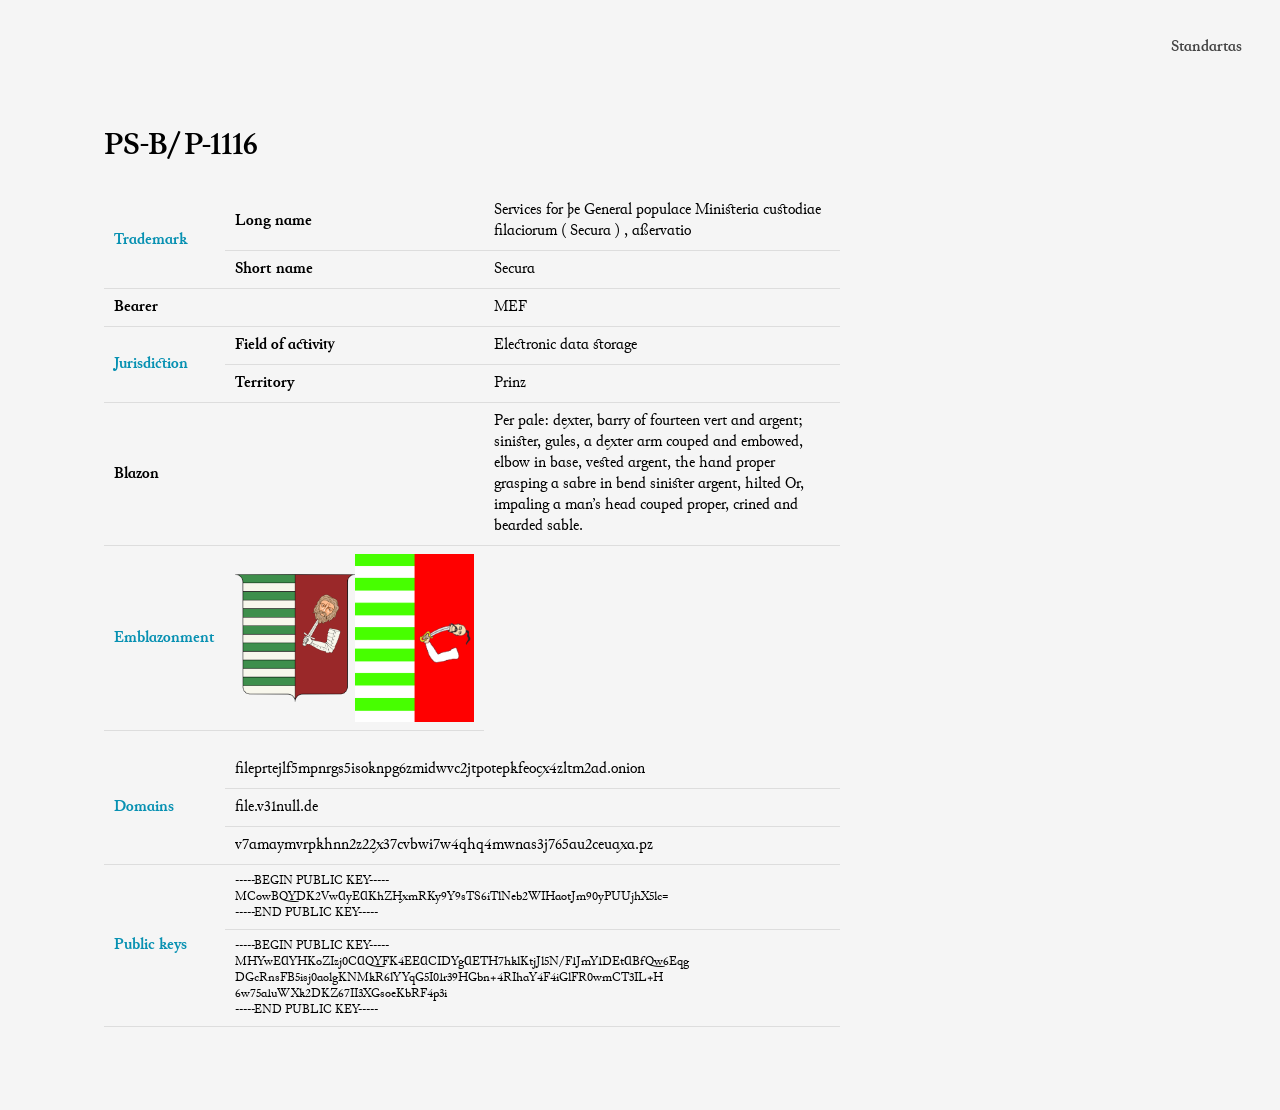
==== standartas.html @ 5bea826c "g34v" ====
<!DOCTYPE html>
<html lang="en">
	<head>
		<meta charset="UTF-8" />
		<meta name="viewport" content="width=device-width, initial-scale=1.0" />
		<title>Services for þe General populace Ministeria custodiae filaciorum ( Secura ) , aßervatio — PS-B/P-1116</title>
		<link rel="shortcut icon" href="/assets/img/logomonochrome.ico" type="image/x-icon" />
		<link rel="stylesheet" href="/assets/css/style.css" />
		<style>
			main.wrap {
				max-width: 1120px;
				margin: 0 auto;
				padding: 2.5cm 24px 64px;
			}
			.card {
				max-width: 46em;
			}
			.card h1 {
				font-size: 2em;
				font-weight: 700;
				line-height: 1.3;
				margin: 1em 0 0.75em;
			}
			.data {
				width: 100%;
				margin: 0 0 1.2em;
				border-collapse: collapse;
			}
			.data th,
			.data td {
				padding: 8px 10px;
				border-bottom: 1px solid #ddd;
				text-align: left;
				vertical-align: middle;
			}
			.data th {
				font-weight: 700;
			}
			.data th[scope="rowgroup"] {
				color: #0891b2;
			}
			.data td {
				overflow-wrap: anywhere;
			}
			.key {
				margin: 0;
				font-size: 0.8125em;
				white-space: pre;
				overflow-x: auto;
			}
			.arms {
				display: flex;
				justify-content: center;
                align-items: center;
			}
			.arms img {
				display: block;
				width: 100%;
				max-width: 480px;
				height: auto;
			}
			@media (max-width: 700px) {
				.data,
				.data tbody,
				.data tr,
				.data th,
				.data td {
					display: block;
				}
				.data tr {
					padding: 8px 0;
					border-bottom: 1px solid #ddd;
				}
				.data th,
				.data td {
					padding: 2px 0;
					border-bottom: 0;
				}
			}
			@media (max-width: 600px) {
				main.wrap {
					padding-top: 0;
				}
			}
			@media (max-width: 480px) {
				main.wrap {
					padding-left: 16px;
					padding-right: 16px;
				}
			}
		</style>
	</head>
	<body>
		<header class="bar">
			<a class="bar-mark" href="/">
				<img src="/assets/img/Services for þe General populace Ministeria custodiae filaciorum ( Secura ) , aßervatio.2cm.png" alt="" />
			</a>
			<div class="bar-end">
				<a class="bar-link" href="standartas.html">Standartas</a>
			</div>
		</header>

		<main class="wrap">
			<article class="card">
				<h1>PS-B/P-1116</h1>
				<table class="data">
					<tbody>
						<tr>
							<th scope="rowgroup" rowspan="2">Trademark</th>
							<th scope="row">Long name</th>
							<td>Services for þe General populace Ministeria custodiae filaciorum ( Secura ) , aßervatio</td>
						</tr>
						<tr>
							<th scope="row">Short name</th>
							<td>Secura</td>
						</tr>
						<tr>
							<th scope="row" colspan="2">Bearer</th>
							<td>MEF</td>
						</tr>
						<tr>
							<th scope="rowgroup" rowspan="2">Jurisdiction</th>
							<th scope="row">Field of activity</th>
							<td>Electronic data storage</td>
						</tr>
						<tr>
							<th scope="row">Territory</th>
							<td>Prinz</td>
						</tr>
						<tr>
							<th scope="row" colspan="2">Blazon</th>
							<td>Per pale: dexter, barry of fourteen vert and argent; sinister, gules, a dexter arm couped and embowed, elbow in base, vested argent, the hand proper grasping a sabre in bend sinister argent, hilted Or, impaling a man’s head couped proper, crined and bearded sable.</td>
						</tr>
						<tr>
							<th scope="rowgroup" rowspan="1">Emblazonment</th>
							<td colspan="2" style="
    display: flex;
    flex-wrap: nowrap;
    flex-direction: row;
    justify-content: center;
    align-items: center;
    width: 100%;

">
								<div class="arms"><img src="/assets/img/secura1.png" alt="" /></div>
                                
								<div class="arms"><img src="/assets/img/secura2.png" alt="" /></div>
							</td>
						</tr>
					</tbody>
				</table>
				<table class="data">
					<tbody>
						<tr>
							<th scope="rowgroup" rowspan="3">Domains</th>
							<td>fileprtejlf5mpnrgs5isoknpg6zmidwvc2jtpotepkfeocx4zltm2ad.onion</td>
						</tr>
						<tr>
							<td>file.v31null.de</td>
						</tr>
						<tr>
							<td>v7amaymvrpkhnn2z22x37cvbwi7w4qhq4mwnas3j765au2ceuaxa.pz</td>
						</tr>
						<tr>
							<th scope="rowgroup" rowspan="2">Public keys</th>
							<td>
								<pre class="key">
-----BEGIN PUBLIC KEY-----
MCowBQYDK2VwAyEAKhZHxmRKy9Y9sTS6iTlNeb2WIHaotJm90yPUUjhX5lc=
-----END PUBLIC KEY-----</pre
								>
							</td>
						</tr>
						<tr>
							<td>
								<pre class="key">
-----BEGIN PUBLIC KEY-----
MHYwEAYHKoZIzj0CAQYFK4EEACIDYgAETH7hklKtjJl5N/F1JmY1DEtABfQw6Eqg
DGcRnsFB5isj0aolgKNMkR6lYYqG5I01r39HGbn+4RIhaY4F4iGlFR0wmCT3IL+H
6w75a1uWXk2DKZ67II3XGsoeKbRF4p3i
-----END PUBLIC KEY-----</pre
								>
							</td>
						</tr>
					</tbody>
				</table>
			</article>
		</main>
	</body>
</html>
---- assets/css/style.css ----
*,
*::before,
*::after {
  box-sizing: border-box;
}
*{
  
	padding: 0;
	margin: 0;
}
*:not(.katex):not(.katex *) {
    font-family: 'Junicode', 'nullpunktsenergiefont', 'BabelStone Han';
    letter-spacing: 0;
    text-rendering: auto;
    image-rendering: optimizeQuality !important;
    font-variant-ligatures:discretionary-ligatures contextual common-ligatures;
    font-feature-settings: "ss17", "cv01", "cv02", "cv22" 2, "cv48", "cv33" 4;
    font-variant-numeric: lining-nums;
}

body{
    background-color: #f5f5f5;
}
@font-face {
	font-family: regularor;
	src: url(/assets/css/fonts/regular.ttf);
}
@font-face {
	font-family: Junicode;
	src: url(/assets/css/fonts/JunicodeVF-Roman.woff2);
}
@font-face {
	font-family: nullpunktsenergiefont;
	src: url(/assets/css/fonts/nullpunktsenergiefont-Regular.ttf);
}
@font-face {
	font-family: BabelStone Han;
	src: url(/assets/css/fonts/BabelStoneHan.woff2) format('woff2');
}
.container {
  max-width: 600px;
  margin: 0 auto;
  padding: 2rem;
}

.header {
  text-align: center;
  margin-bottom: 2rem;
}

.header h1 {
  font-size: 2rem;
  font-weight: 600;
  letter-spacing: -0.02em;
  color: #111;
  margin: 0 0 0.25rem 0;
}

.header .subtitle {
  font-size: 14px;
  color: #888;
  margin: 0;
}

.drop-zone {
  height: 10vh;
  border: 2px dashed #ccc;
  border-radius: 8px;
  cursor: pointer;
  display: flex;
  flex-direction: column;
  align-items: center;
  justify-content: center;
  gap: 8px;
  transition: border-color 0.2s, background-color 0.2s;
    background-color: #ffffff;
}

.drop-zone.dragover {
  border-color: #0891b2;
  background-color: rgba(8, 145, 178, 0.04);
}

.drop-zone.has-file {
  border-style: solid;
  border-color: #0891b2;
}

.drop-zone-icon {
  color: #999;
  width: 48px;
  height: 48px;
  display: flex;
  align-items: center;
  justify-content: center;
}

.drop-zone-icon svg {
  width: 48px;
  height: 48px;
}

.drop-zone-text {
  font-size: 14px;
  color: #888;
  margin: 0;
}

.file-info {
  font-size: 13px;
  color: #888;
  margin-top: 8px;
}

.form-group {
  margin: 16px 0;
}

.form-group label {
  display: block;
  font-size: 13px;
  font-weight: 500;
  color: #666;
  margin-bottom: 4px;
}

.form-group input[type='password'],
.pw-field input {
  width: 100%;
  padding: 10px 12px;
  border: 1px solid #ddd;
  border-radius: 6px;
  font-family: 'Inter', sans-serif;
  font-size: 14px;
  color: #333;
  outline: none;
  transition: border-color 0.2s;
  background: #fff;
}

.form-group input[type='password']:focus,
.pw-field input:focus {
  border-color: #0891b2;
}

.form-group input[type='password']::placeholder,
.pw-field input::placeholder {
  color: #aaa;
}

.pw-field {
  position: relative;
}

.pw-field input {
  padding-right: 44px;
}

.eye-toggle {
  position: absolute;
  top: 0;
  right: 0;
  bottom: 0;
  width: 40px;
  display: flex;
  align-items: center;
  justify-content: center;
  border: 0;
  background: transparent;
  color: #888;
  cursor: pointer;
}

.eye-toggle:hover,
.eye-toggle.is-on {
  color: #0891b2;
}

.eye-toggle .eye-off {
  display: none;
}

.eye-toggle.is-on .eye-off {
  display: inline;
}

.cancel-btn {
  margin-top: 8px;
}

.qr {
  margin-top: 8px;
}

.qr img {
  width: 200px;
  height: 200px;
  image-rendering: pixelated;
}

.qr .barcode {
  display: block;
  margin: 8px auto 0;
  width: 374px;
  max-width: 100%;
  height: auto;
}

.dir-all {
  margin-top: 12px;
}

.btn {
  width: 100%;
  padding: 12px;
  background-color: #0891b2;
  color: #fff;
  border: none;
  border-radius: 6px;
  font-family: 'Inter', sans-serif;
  font-weight: 600;
  font-size: 14px;
  cursor: pointer;
  transition: background-color 0.2s;
}

.btn:hover {
  background-color: #0e7490;
}

.btn:disabled {
  opacity: 0.5;
  cursor: not-allowed;
}

.progress-container {
  margin-top: 16px;
}

.progress-bar-wrapper {
  height: 6px;
  background-color: #e5e5e5;
  border-radius: 3px;
  overflow: hidden;
}

.progress-fill {
  height: 100%;
  background-color: #0891b2;
  border-radius: 3px;
  transition: width 0.3s;
}

.progress-text {
  font-size: 13px;
  color: #888;
  margin: 6px 0 0 0;
}

.result-container {
  margin-top: 20px;
  padding: 16px;
  background-color: #fff;
  border: 1px solid #ddd;
  border-radius: 8px;
}

.result-label {
  font-size: 13px;
  color: #888;
  margin: 0 0 8px 0;
}

.result-link-wrapper {
  display: flex;
  align-items: center;
  gap: 8px;
}

.result-link {
  font-family: 'JetBrains Mono', monospace;
  font-size: 13px;
  color: #0891b2;
  word-break: break-all;
  text-decoration: none;
  transition: filter 0.25s ease;
}

.result-link:hover {
  text-decoration: underline;
}

.copy-btn {
  padding: 6px 12px;
  border: 1px solid #0891b2;
  color: #0891b2;
  background: transparent;
  border-radius: 4px;
  cursor: pointer;
  font-family: 'Inter', sans-serif;
  font-size: 12px;
  white-space: nowrap;
  transition: background-color 0.2s, color 0.2s;
}

.copy-btn:hover {
  background-color: #0891b2;
  color: #fff;
}

.copy-feedback {
  font-size: 12px;
  color: #0891b2;
  margin-top: 4px;
  display: block;
}

.error-container {
  margin-top: 16px;
  padding: 12px;
  background-color: #fef2f2;
  border: 1px solid #fca5a5;
  border-radius: 6px;
}

.error-container p {
  color: #dc2626;
  font-size: 14px;
  margin: 0;
}

footer {
  margin-top: 40px;
  text-align: center;
}

footer p {
  font-size: 13px;
  color: #999;
  margin: 0;
}

.encrypted-notice {
  text-align: center;
  padding: 40px 0;
}

.encrypted-icon {
  color: #999;
  margin-bottom: 16px;
}

.encrypted-text {
  font-size: 20px;
  font-weight: 600;
  color: #111;
  margin: 0;
}

.encrypted-subtext {
  font-size: 14px;
  color: #888;
  margin: 8px 0 0 0;
}

a {
  color: #0891b2;
  text-decoration: none;
}

a:hover {
  text-decoration: underline;
}

.result-link-parts {
  display: inline;
  word-break: break-all;
}

.result-hash {
  font-family: 'JetBrains Mono', monospace;
  font-size: 13px;
  color: #0891b2;
  cursor: pointer;
  transition: filter 0.25s ease;
  display: inline;
  padding: 1px 2px;
  border-radius: 2px;
}

.result-hash.blurred,
.result-link.blurred {
  filter: blur(5px);
  -webkit-user-select: none;
  user-select: none;
  background: rgba(8, 145, 178, 0.06);
}

.result-hash.blurred:hover,
.result-link.blurred:hover {
  filter: blur(3px);
}

.file-ready {
  margin-top: 16px;
  padding: 24px;
  background-color: #fff;
  border: 1px solid #ddd;
  border-radius: 8px;
  text-align: center;
  box-shadow: 0 4px 20px rgba(0,0,0,0.05);
}

.file-ready-label {
  font-size: 13px;
  color: #888;
  margin: 0 0 10px 0;
}

.file-ready-link {
  font-family: 'JetBrains Mono', monospace;
  font-size: 14px;
  font-weight: 500;
  color: #0891b2;
  text-decoration: none;
  display: inline-block;
  padding: 10px 20px;
  border: 1px solid #0891b2;
  border-radius: 6px;
  transition: background-color 0.2s, color 0.2s;
}

.file-ready-link:hover {
  background-color: #0891b2;
  color: #fff;
  text-decoration: none;
}

.file-details-card {
  display: flex;
  align-items: center;
  gap: 16px;
  padding: 16px;
  background: rgba(8, 145, 178, 0.03);
  border: 1px solid rgba(8, 145, 178, 0.12);
  border-radius: 8px;
  margin: 20px 0;
  text-align: left;
}

.file-icon-large {
  font-size: 32px;
  user-select: none;
}

.file-meta {
  flex: 1;
  min-width: 0;
}

.file-name-label {
  font-weight: 600;
  font-size: 15px;
  color: #111;
  word-break: break-all;
}

.file-size-mime {
  font-size: 13px;
  color: #666;
  margin-top: 2px;
}

.preview-box {
  margin: 20px 0;
  padding: 12px;
  background: #fafafa;
  border: 1px solid #eee;
  border-radius: 8px;
  max-height: 350px;
  overflow: auto;
  display: flex;
  justify-content: center;
  align-items: center;
}

.preview-box img {
  max-width: 100%;
  max-height: 320px;
  object-fit: contain;
  border-radius: 4px;
  box-shadow: 0 4px 12px rgba(0, 0, 0, 0.05);
  transition: transform 0.3s ease;
}

.preview-box img:hover {
  transform: scale(1.02);
}

.preview-box pre {
  margin: 0;
  padding: 12px;
  font-family: 'JetBrains Mono', monospace;
  font-size: 13px;
  color: #333;
  text-align: left;
  width: 100%;
  white-space: pre-wrap;
  word-break: break-all;
  background: #fdfdfd;
  border-radius: 4px;
}

.preview-box audio {
  width: 100%;
  outline: none;
}

.preview-box video {
  max-width: 100%;
  max-height: 320px;
  border-radius: 4px;
}

.action-buttons-group {
  display: flex;
  gap: 12px;
  margin-top: 20px;
}

.action-buttons-group .btn {
  flex: 1;
  margin: 0;
}

.btn-secondary {
  background-color: transparent;
  border: 1px solid #0891b2;
  color: #0891b2;
}

.btn-secondary:hover {
  background-color: rgba(8, 145, 178, 0.05);
}

.acta-container {
    width: 98vw;
    position: relative;
    left: 50%;
    transform: translateX(-50%);
    column-width: 360px;
    column-gap: 20px;
    max-height: none;
    overflow: visible;
    padding: 0 1vw;
    box-sizing: border-box;
}

.acta-card {
  background: #fff;
  border: 1px solid #ddd;
  border-radius: 9px;
  padding: 28px 32px;
  margin-bottom: 20px;
  break-inside: avoid;
  word-wrap: break-word;
}

.acta-card + .acta-card {
  margin-top: 0;
}

.acta-header {
  text-align: center;
  margin-bottom: 20px;
}

.acta-invocatio {
  font-size: 13px;
  color: #888;
  letter-spacing: 0.04em;
  margin: 0 0 8px 0;
}

.acta-intitulatio {
  font-size: 15px;
  font-weight: 600;
  color: #111;
  margin: 0;
  line-height: 2.8em;
}

.acta-sigil {
  transform: scale(1, 4.1);
  transform-origin: left;
  display: inline-block;
}

p.acta-body::first-letter {
  font-size: 3.4rem;
  font-weight: bold;
  float: left;
  line-height: 1;
  color: #ff0000;
  margin-bottom: -8px;
}


.acta-initial {
  font-size: 1.9rem;
  font-weight: bold;
  float: left;
  line-height: 1;
  margin-bottom: -8px;
  color: #ff0000;
}

.acta-inscriptio {
  text-align: left;
  font-style: italic;
  color: #555;
  font-size: 14px;
  margin: 0 0 18px 0;
}

.acta-body {
  text-align: justify;
  font-size: 14px;
  line-height: 1.7;
  color: #333;
  margin: 0;
}

.acta-subscriptio {
  text-align: center;
  font-weight: 600;
  letter-spacing: 0.12em;
  color: #111;
  margin: 22px 0 0 0;
}

.acta-sigillum {
  text-align: center;
  margin-top: 18px;
  padding-top: 16px;
  border-top: 1px solid #eee;
}

.acta-sigillum-titulus {
  font-size: 12px;
  font-style: italic;
  color: #888;
  margin: 0 0 6px 0;
}

.acta-sigillum-valor {
  font-family: 'JetBrains Mono', monospace;
  font-size: 11px;
  color: #0891b2;
  word-break: break-all;
  line-height: 1.5;
  margin: 0;
}

.dir {
  max-height: 90vh;
  overflow-y: auto;
  color: #000;
  margin-top: 20px;
  padding: 16px;
  background-color: #fff;
  border: 1px solid #ddd;
  border-radius: 8px;
}

.dir-head {
  display: grid;
  grid-template-columns: 48px 1fr 48px;
  align-items: center;
}

.dir-icon {
  width: 48px;
  height: 48px;
}

.dir-icon path {
  fill: #0891b2;
}

.dir-count {
  text-align: center;
}

.dir hr {
  width: 100%;
  border: none;
  border-top: 1px solid #ddd;
}

.dir table {
  width: 100%;
  border-collapse: collapse;
}

.dir td {
  padding: 6px 4px;
  vertical-align: middle;
}

.dir td:first-child {
  width: 48px;
}

.dir tr {
  cursor: pointer;
  transition: background-color 0.2s;
}

.dir tr:hover {
  background-color: rgba(8, 145, 178, 0.04);
}

.dir-preview {
  width: 48px;
  height: 48px;
  border: 1px solid #ddd;
  border-radius: 4px;
  overflow: hidden;
  display: flex;
  align-items: center;
  justify-content: center;
}

.dir-preview img {
  width: 100%;
  height: 100%;
  object-fit: cover;
}

.bar {
  position: absolute;
  top: 0;
  left: 0;
  right: 0;
  display: flex;
  align-items: center;
  gap: 20px;
  height: 2.5cm;
  padding: 0.5cm 1.5rem;
  background: transparent;
  z-index: 9999;
}

.bar-mark {
  display: flex;
  align-items: center;
  gap: 10px;
  text-decoration: none;
}

.bar-mark img {
  height: 2cm;
  display: block;
}

.bar-end {
  margin-left: auto;
  display: flex;
  align-items: center;
  gap: 12px;
}

.bar-link {
  text-decoration: none;
  color: #444;
  padding: 6px 14px;
  border-radius: 6px;
  font-size: 16px;
  font-weight: 600;
  transition: background-color 0.15s, color 0.15s;
}

.bar-link:hover {
  background-color: rgba(0, 0, 0, 0.05);
  color: #000;
}

@media (max-width: 600px) {
  .bar {
    padding: 0.25cm 1rem;
    position: relative;
    height: auto;
  }
  .bar-mark img {
    height: 1.5cm;
  }
}
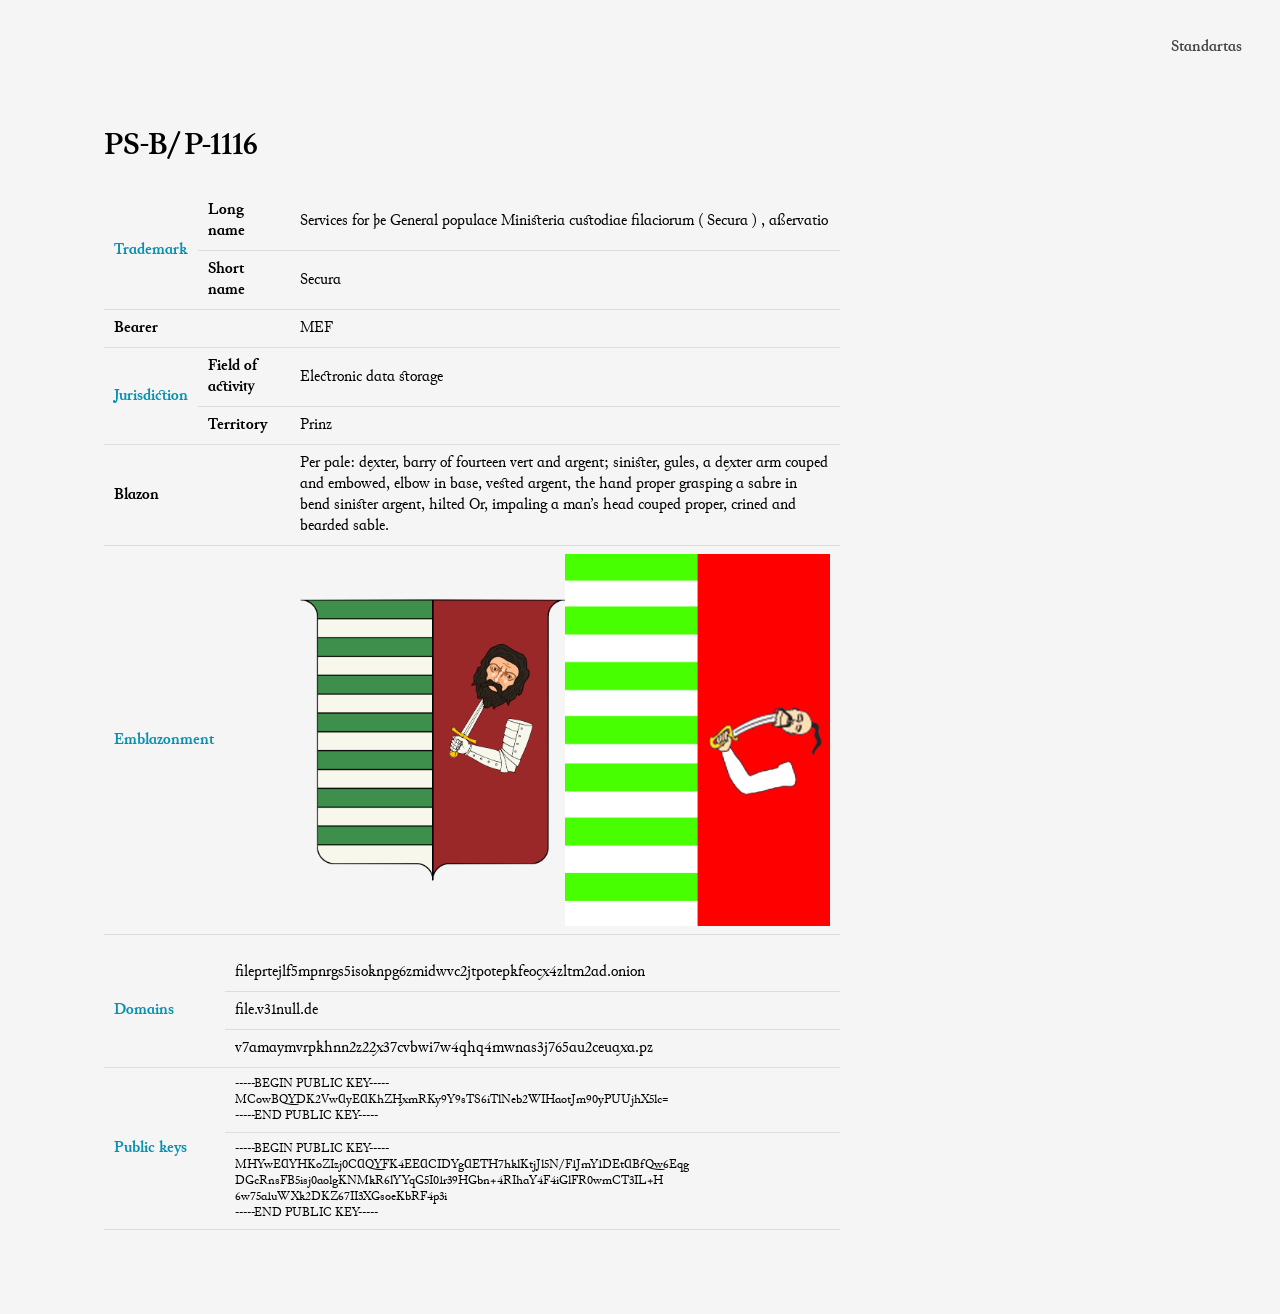
==== commit d8447965: "g34u" ====
--- a/standartas.html
+++ b/standartas.html
@@ -132,8 +132,8 @@
 							<td>Per pale: dexter, barry of fourteen vert and argent; sinister, gules, a dexter arm couped and embowed, elbow in base, vested argent, the hand proper grasping a sabre in bend sinister argent, hilted Or, impaling a man’s head couped proper, crined and bearded sable.</td>
 						</tr>
 						<tr>
-							<th scope="rowgroup" rowspan="1">Emblazonment</th>
-							<td colspan="2" style="
+							<th scope="rowgroup" rowspan="1" colspan="2">Emblazonment</th>
+							<td colspan="1" style="
     display: flex;
     flex-wrap: nowrap;
     flex-direction: row;
